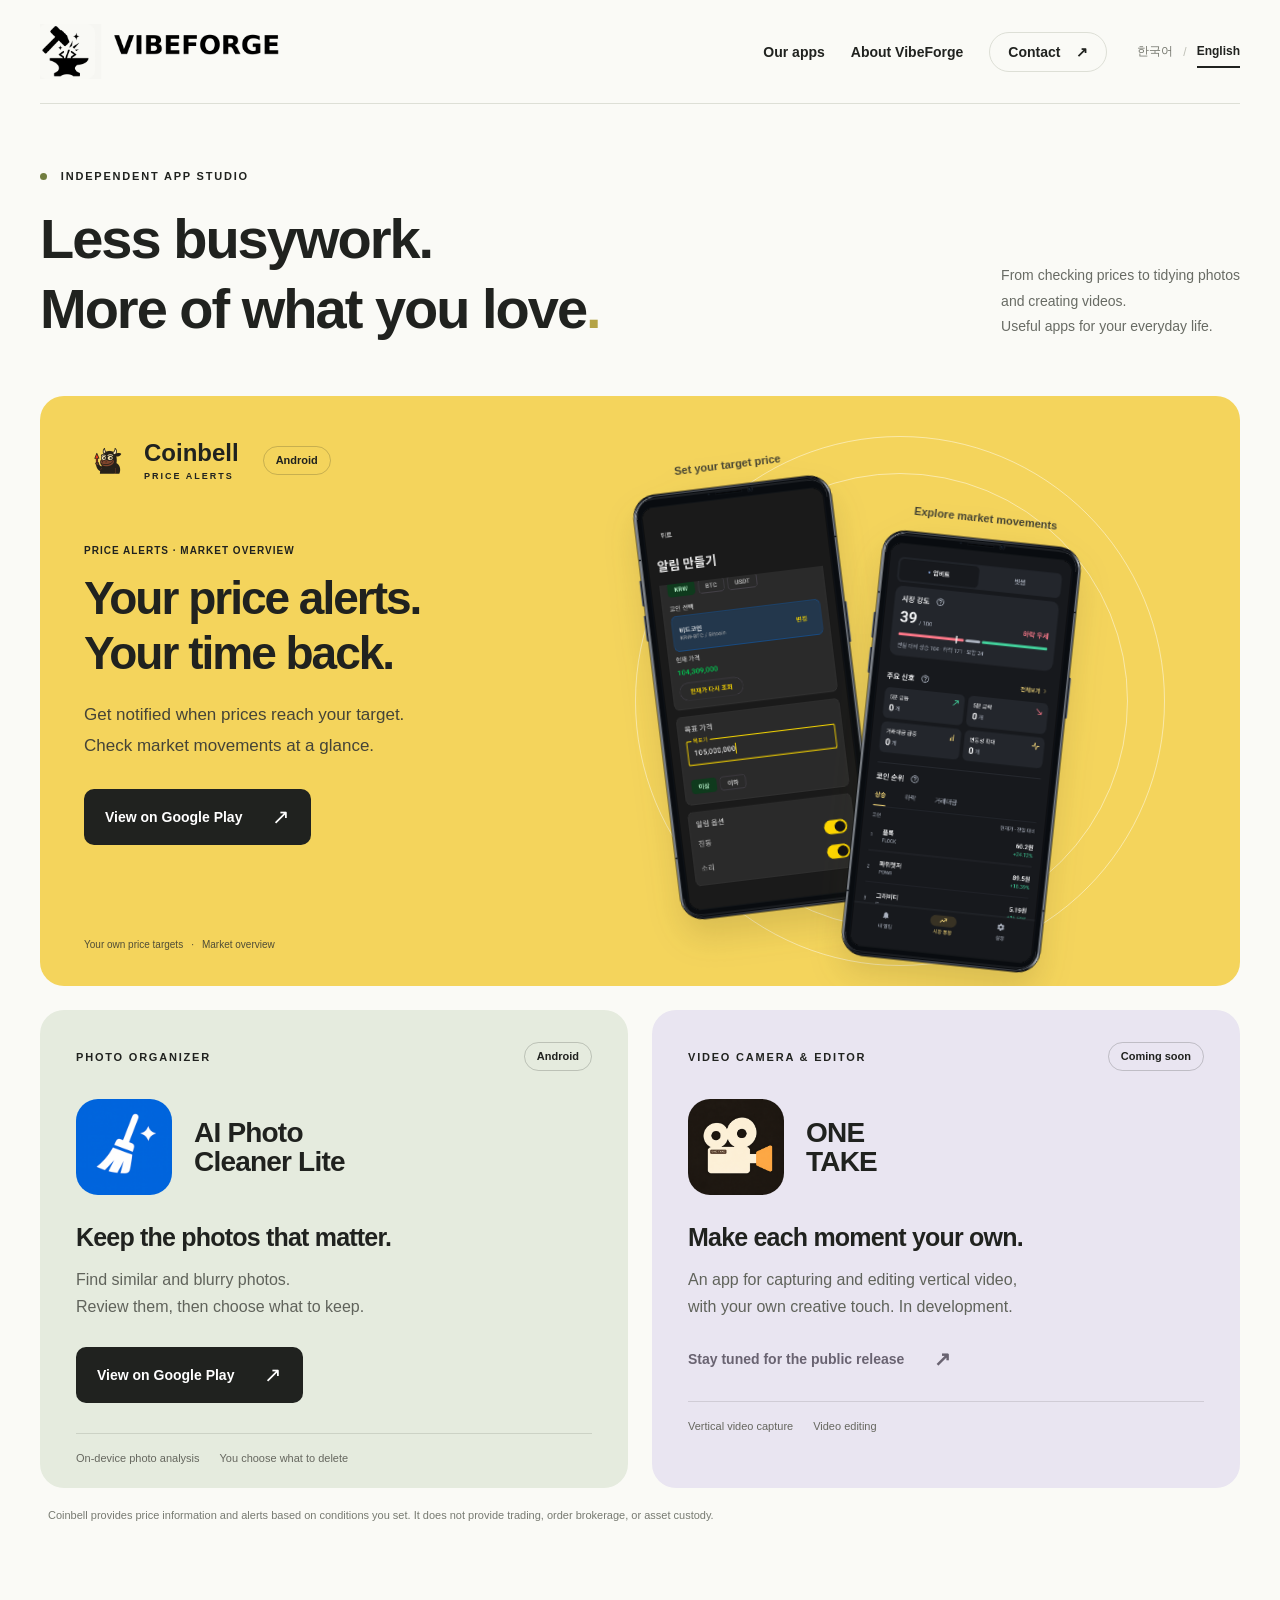
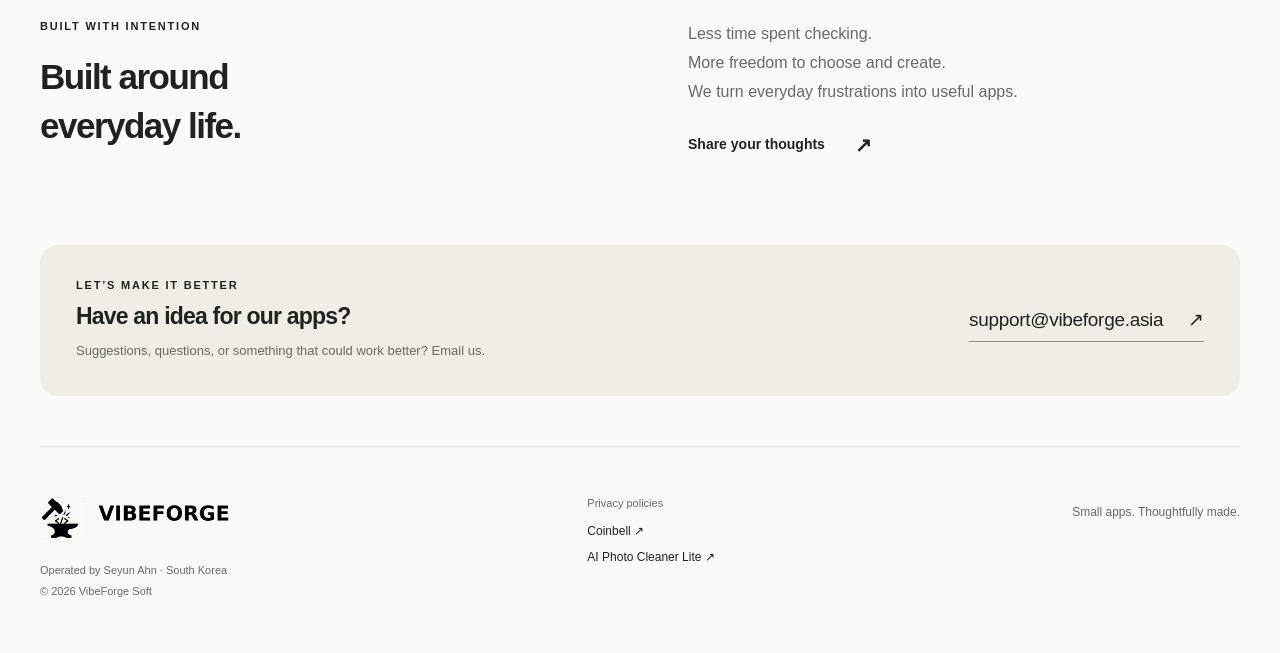
==== en.html @ 93483b47 "홈페이지 한국어·영어 리뉴얼 및 도메인 지원 이메일 반영" ====
<!doctype html>
<html lang="en">
<head>
<meta charset="utf-8"><meta name="viewport" content="width=device-width,initial-scale=1">
<title>VibeForge Soft — Small apps. More room for life.</title>
<meta name="description" content="Meet the apps from VibeForge Soft: Coinbell, AI Photo Cleaner Lite, and ONE TAKE.">
<link rel="alternate" hreflang="ko" href="index.html">
<link rel="alternate" hreflang="en" href="en.html">
<link rel="stylesheet" href="style.css">
</head>
<body>
<a class="skip" href="#main">Skip to content</a>
<header class="nav wrap"><a class="brand" href="#" aria-label="VibeForge Soft"><span class="brand-ci"><img src="assets/vibeforge-ci-original.png" alt="VIBEFORGE" width="4096" height="2304"></span></a><nav aria-label="Main navigation"><a href="#apps">Our apps</a><a href="#about">About VibeForge</a><a class="contact-link" href="#contact">Contact <span aria-hidden="true">↗</span></a></nav><div class="language-switch" role="group" aria-label="Choose language"><a href="index.html" lang="ko" hreflang="ko">한국어</a><span aria-hidden="true">/</span><a href="en.html" lang="en" hreflang="en" aria-current="page">English</a></div></header>
<main id="main">
<section class="intro wrap"><div class="eyebrow"><span class="dot"></span> INDEPENDENT APP STUDIO</div><div class="intro-row"><h1>Less busywork.<br>More of what you love<span class="period">.</span></h1><p>From checking prices to tidying photos<br>and creating videos.<br>Useful apps for your everyday life.</p></div></section>
<section id="apps" class="wrap apps" aria-label="Apps by VibeForge Soft">
<article class="coinbell">
<div class="featured-copy"><div class="product-line"><img src="assets/coinbell-icon.png" alt="" width="48" height="48"><span>Coinbell <small>PRICE ALERTS</small></span><span class="pill">Android</span></div><div class="featured-title"><p class="eyebrow">PRICE ALERTS · MARKET OVERVIEW</p><h2>Your price alerts.<br>Your time back.</h2><p class="description">Get notified when prices reach your target.<br>Check market movements at a glance.</p><a class="button dark" href="https://play.google.com/store/apps/details?id=com.vibeforge.alertcoin&hl=en&gl=KR" target="_blank" rel="noopener">View on Google Play <span aria-hidden="true">↗</span></a></div><div class="feature-tags"><span>Your own price targets</span><span>Market overview</span></div></div>
<div class="phones" aria-label="Actual Coinbell app screens in Korean"><div class="orbit" aria-hidden="true"></div><div class="phone back"><span class="screen-label">Set your target price</span><img src="assets/coinbell-alert.png" alt="Coinbell price alert setup screen in Korean" width="710" height="1500"></div><div class="phone front"><span class="screen-label">Explore market movements</span><img src="assets/coinbell-market.png" alt="Coinbell market overview in Korean: market strength, signals, and coin rankings" width="710" height="1500"></div></div>
</article>
<div class="other-apps">
<article class="app-card cleaner"><div class="card-top"><span class="eyebrow">PHOTO ORGANIZER</span><span class="pill">Android</span></div><div class="app-identity"><img src="assets/cleaner-store.webp" width="96" height="96" alt=""><span class="app-name">AI Photo<br>Cleaner Lite</span></div><h2>Keep the photos that matter.</h2><p>Find similar and blurry photos.<br>Review them, then choose what to keep.</p><a class="button dark" href="https://play.google.com/store/apps/details?id=com.vibeforge.aicleaner&hl=en&gl=KR" target="_blank" rel="noopener">View on Google Play <span aria-hidden="true">↗</span></a><div class="card-bottom"><span>On-device photo analysis</span><span>You choose what to delete</span></div></article>
<article class="app-card onetake"><div class="card-top"><span class="eyebrow">VIDEO CAMERA & EDITOR</span><span class="pill">Coming soon</span></div><div class="app-identity"><img src="assets/onetake-icon.png" width="96" height="96" alt=""><span class="app-name">ONE<br>TAKE</span></div><h2>Make each moment your own.</h2><p>An app for capturing and editing vertical video,<br>with your own creative touch. In development.</p><span class="coming">Stay tuned for the public release <span aria-hidden="true">↗</span></span><div class="card-bottom"><span>Vertical video capture</span><span>Video editing</span></div></article>
</div>
<p class="product-note">Coinbell provides price information and alerts based on conditions you set. It does not provide trading, order brokerage, or asset custody.</p>
</section>
<section id="about" class="about wrap"><div><p class="eyebrow">BUILT WITH INTENTION</p><h2>Built around<br>everyday life.</h2></div><div class="about-copy"><p>Less time spent checking.<br>More freedom to choose and create.<br>We turn everyday frustrations into useful apps.</p><a class="text-link" href="mailto:support@vibeforge.asia">Share your thoughts <span aria-hidden="true">↗</span></a></div></section>
<section id="contact" class="contact wrap"><div><p class="eyebrow">LET’S MAKE IT BETTER</p><h2>Have an idea for our apps?</h2><p>Suggestions, questions, or something that could work better? Email us.</p></div><a href="mailto:support@vibeforge.asia">support@vibeforge.asia <span aria-hidden="true">↗</span></a></section>
</main>
<footer class="footer wrap"><div><a class="brand" href="#" aria-label="VibeForge Soft"><span class="brand-ci"><img src="assets/vibeforge-ci-original.png" alt="VIBEFORGE" width="4096" height="2304"></span></a><p>Operated by Seyun Ahn · South Korea<br>© 2026 VibeForge Soft</p></div><div class="footer-links"><span>Privacy policies</span><a href="https://vibeforge.asia/privacy_policy/" target="_blank" rel="noopener">Coinbell ↗</a><a href="https://vibeforge.asia/privacy/photocleaner/" target="_blank" rel="noopener">AI Photo Cleaner Lite ↗</a></div><span class="footer-sign">Small apps. Thoughtfully made.</span></footer>
</body></html>
---- style.css ----
:root{--ink:#20221f;--muted:#686b64;--paper:#fafaf6;--line:#dddfd6;--yellow:#f4d45c}*{box-sizing:border-box}html{scroll-behavior:smooth;scroll-padding-top:25px}body{margin:0;background:var(--paper);color:var(--ink);font-family:"Pretendard","Apple SD Gothic Neo","Noto Sans KR",Arial,sans-serif;-webkit-font-smoothing:antialiased}a{color:inherit;text-decoration:none}a:focus-visible{outline:3px solid #1f65d5;outline-offset:6px}a:hover{opacity:.78}.wrap{max-width:1240px;margin-inline:auto}.nav{height:104px;display:flex;align-items:center;justify-content:space-between;border-bottom:1px solid var(--line)}.brand{display:inline-flex;align-items:center;gap:11px;font-size:23px;font-weight:750;letter-spacing:-.9px}.brand b{font-weight:400}.mark{display:flex;align-items:center;justify-content:center;width:40px;height:40px;border-radius:11px;background:var(--ink);color:#f4d45c;font-size:34px;font-weight:850;font-family:Arial,sans-serif;letter-spacing:-8px;padding-right:7px;padding-bottom:3px;line-height:1}.mark span{color:var(--paper);font-size:29px;transform:translateY(-2px)}nav{display:flex;gap:34px;align-items:center;font-size:14px;font-weight:600}.contact-link{padding:11px 18px;border:1px solid var(--line);border-radius:30px}.contact-link span{margin-left:12px}.intro{padding-top:66px;padding-bottom:52px}.eyebrow{font-size:11px;font-weight:700;letter-spacing:1.8px;margin:0}.dot{display:inline-block;width:7px;height:7px;background:#717d3f;border-radius:50%;margin-right:9px}.intro-row{display:flex;align-items:flex-end;justify-content:space-between;gap:35px;margin-top:22px}h1{font-size:53px;line-height:1.25;letter-spacing:-2.5px;font-weight:750;margin:0}.period{color:#b4a346}.intro-row>p{font-size:16px;color:var(--muted);line-height:1.8;margin:0 0 5px}.coinbell{display:grid;grid-template-columns:1fr 1fr;position:relative;min-height:620px;background:var(--yellow);border-radius:24px;overflow:hidden}.featured-copy{padding:40px 0 36px 44px;display:flex;flex-direction:column;position:relative;z-index:2}.product-line{display:flex;align-items:center;gap:12px;font-size:24px;font-weight:750}.product-line img{border-radius:12px}.product-line small{display:block;font-size:9px;letter-spacing:2px;margin-top:4px;font-weight:650}.pill{font-size:11px;font-weight:600;line-height:1;letter-spacing:0;white-space:nowrap;padding:8px 12px;border:1px solid #20221f35;border-radius:99px}.product-line .pill{margin-left:12px}.featured-title{margin-top:61px}.featured-title .eyebrow{font-size:12px;letter-spacing:.3px}.featured-title h2{font-size:48px;line-height:1.19;letter-spacing:-2px;margin:15px 0 20px}.description{font-size:17px;line-height:1.8;margin:0 0 27px;color:#454437}.button{display:inline-flex;gap:30px;align-items:center;padding:16px 21px;border-radius:10px;font-size:14px;font-weight:650}.dark{background:var(--ink);color:white}.button span{font-size:21px;font-weight:400}.feature-tags{display:flex;gap:12px;margin-top:auto;padding-top:35px;font-size:11px;color:#504d36}.feature-tags span+span:before{content:"·";margin-right:12px}.phones{position:relative;min-height:620px}.orbit{position:absolute;width:530px;height:530px;border:1px solid #fff7;border-radius:50%;top:40px;left:-5px}.orbit:after{content:"";position:absolute;inset:36px;border:1px solid #fff7;border-radius:50%}.phone{position:absolute;width:224px;filter:drop-shadow(0 18px 16px #40340b25)}.phone img{display:block;width:100%;height:auto}.phone.back{top:61px;left:12px;transform:rotate(-7deg)}.phone.front{top:115px;left:248px;transform:rotate(6deg)}.screen-label{display:block;text-align:center;font-size:11px;font-weight:650;margin-bottom:12px;color:#454332}.other-apps{display:grid;grid-template-columns:1fr 1fr;gap:24px;margin-top:24px}.app-card{padding:32px 36px 24px;border-radius:24px}.cleaner{background:#e5ebde}.onetake{background:#e9e5f1}.card-top{display:flex;justify-content:space-between;align-items:center}.app-identity{display:flex;align-items:center;gap:22px;margin:28px 0}.app-identity img{border-radius:22px;object-fit:contain}.app-name{font-size:28px;font-weight:750;line-height:1.05;letter-spacing:-.8px}.app-card h2{font-size:26px;letter-spacing:-1px;margin:0 0 14px}.app-card p{font-size:16px;line-height:1.7;color:#60635b;margin:0 0 27px}.text-link,.coming{font-size:14px;font-weight:650;display:inline-flex;align-items:center;gap:30px}.text-link span,.coming span{font-size:20px}.coming{color:#696371}.card-bottom{border-top:1px solid #20221f20;margin-top:30px;padding-top:18px;display:flex;gap:20px;font-size:11px;color:#66675f}.product-note{font-size:11px;line-height:1.8;color:#777a71;margin:18px 8px 0}.about{display:grid;grid-template-columns:1fr 1fr;padding-top:94px;padding-bottom:82px;gap:24px}.about h2{font-size:35px;line-height:1.4;letter-spacing:-1.5px;margin:20px 0 0}.about-copy{font-size:18px;line-height:1.8;padding-left:36px}.about-copy p{margin:0 0 20px}.about-copy p{font-size:16px;color:var(--muted)}.contact{display:flex;align-items:center;justify-content:space-between;gap:24px;padding:34px 36px;border-radius:18px;background:#eeeee7}.contact h2{font-size:23px;letter-spacing:-.8px;margin:12px 0 10px}.contact p:not(.eyebrow){font-size:13px;color:var(--muted);margin:0;line-height:1.7}.contact>a{font-size:19px;letter-spacing:-.3px;border-bottom:1px solid #929589;padding-block:10px;white-space:nowrap}.contact>a span{margin-left:20px}.footer{display:flex;justify-content:space-between;align-items:flex-start;gap:24px;padding-top:50px;padding-bottom:40px;margin-top:50px;border-top:1px solid var(--line)}.footer .brand{font-size:18px}.mark.small{width:29px;height:29px;border-radius:8px;font-size:25px;letter-spacing:-6px;padding-right:5px}.mark.small span{font-size:22px}.footer p{font-size:11px;line-height:1.9;color:var(--muted);margin-top:16px}.footer-links{display:grid;gap:12px;font-size:12px}.footer-links>span{font-size:11px;color:var(--muted);margin-bottom:3px}.footer-sign{font-size:12px;color:var(--muted);padding-top:8px}.skip{position:absolute;left:20px;top:-100px;background:white;padding:15px;z-index:5}.skip:focus{top:10px}
@media(max-width:1320px){.wrap{margin-inline:40px}.phone{width:205px}.phone.front{left:220px}.featured-title h2{font-size:44px}.coinbell,.phones{min-height:590px}h1{font-size:48px}.intro-row>p{font-size:14px}}
@media(max-width:1000px){.wrap{margin-inline:26px}.intro-row{display:block}.intro-row>p{margin-top:22px}.intro-row>p br{display:none}.coinbell{grid-template-columns:1fr}.featured-copy{padding-right:36px}.featured-title{margin-top:35px}.phones{min-height:540px;width:490px;max-width:100%;margin:auto}.phone{width:215px}.phone.back{top:30px;left:13px}.phone.front{top:65px;left:245px}.orbit{width:460px;height:460px;top:15px}.feature-tags{padding-top:28px}.contact{display:block}.contact>a{display:inline-block;margin-top:25px}.footer-sign{display:none}.app-card{padding-inline:25px}.app-identity{gap:14px}.app-name{font-size:23px}}
@media(max-width:600px){.wrap{margin-inline:20px}.nav{height:80px}.brand{font-size:18px;gap:8px}.mark{width:33px;height:33px;font-size:29px;border-radius:9px}.mark span{font-size:24px}nav{gap:18px;font-size:12px}nav>a:nth-child(2){display:none}.contact-link{border:0;padding:0}.contact-link span{display:none}.intro{padding-top:41px;padding-bottom:30px}.eyebrow{font-size:9px;letter-spacing:1.4px}.intro-row{margin-top:18px}h1{font-size:32px;letter-spacing:-1.6px;line-height:1.35}.intro-row>p{font-size:14px;line-height:1.75;margin:19px 0 0;max-width:310px}.coinbell{border-radius:18px}.featured-copy{padding:25px 24px 0}.product-line{font-size:21px;gap:10px}.product-line img{width:42px;height:42px}.product-line .pill{margin-left:auto}.featured-title{margin-top:31px}.featured-title h2{font-size:37px;letter-spacing:-1.7px;margin-block:13px 16px}.featured-title .eyebrow{font-size:11px}.description{font-size:14px;line-height:1.8;margin-bottom:21px}.button{padding:13px 18px;font-size:13px}.feature-tags{flex-wrap:wrap;gap:8px;font-size:9px;padding-top:26px;padding-bottom:20px}.feature-tags span+span:before{margin-right:8px}.phones{min-height:440px;width:100%;overflow:hidden}.phone{width:158px}.phone.back{left:15px;top:29px;transform:rotate(-6deg)}.phone.front{left:auto;right:15px;top:57px;transform:rotate(6deg)}.screen-label{font-size:9px;margin-bottom:9px}.orbit{width:330px;height:330px;left:12px;top:30px}.other-apps{grid-template-columns:1fr;gap:16px;margin-top:16px}.app-card{padding:25px 25px 22px;border-radius:18px}.app-identity{margin:25px 0;gap:20px}.app-identity img{width:80px;height:80px;border-radius:18px}.app-name{font-size:27px}.app-card h2{font-size:24px}.app-card p{font-size:14px;margin-bottom:21px}.card-bottom{margin-top:25px}.product-note{font-size:10px;margin-inline:3px}.about{grid-template-columns:1fr;padding-block:55px;gap:24px}.about h2{font-size:29px;line-height:1.4;margin-top:14px}.about-copy{padding-left:0;font-size:16px}.about-copy p{font-size:14px}.contact{padding:26px 24px;border-radius:16px}.contact h2{font-size:23px;line-height:1.4;max-width:250px}.contact>a{font-size:17px;margin-top:17px}.contact>a span{margin-left:8px}.footer{margin-top:35px;padding-top:30px;padding-bottom:25px;flex-direction:column;gap:20px}.footer-links{gap:10px}.desktop-only{display:none}}
@media(prefers-reduced-motion:reduce){html{scroll-behavior:auto}}


/* The existing CI is displayed directly; only its surrounding whitespace is clipped. */
.brand-ci{display:block;position:relative;width:240px;aspect-ratio:2780/640;overflow:hidden;mix-blend-mode:multiply;flex-shrink:0}
.brand-ci img{position:absolute;max-width:none;width:147.3381295%;height:auto;left:-14.2086331%;top:-129.6875%}
.nav{gap:30px}.nav nav{margin-left:auto;gap:26px}.language-switch{display:flex;align-items:center;gap:10px;font-size:12px;white-space:nowrap}.language-switch a{padding:8px 0;color:#75776e}.language-switch [aria-current="page"]{color:var(--ink);font-weight:750;border-bottom:2px solid var(--ink)}.language-switch>span{color:#bfc0b7}.footer .brand-ci{width:190px}
html[lang="en"] h1{font-size:56px;letter-spacing:-2px}html[lang="en"] .featured-title h2{font-size:46px}html[lang="en"] .feature-tags{font-size:10px;gap:8px}html[lang="en"] .feature-tags span+span:before{margin-right:8px}html[lang="en"] .featured-title .eyebrow{font-size:10px;letter-spacing:1px}html[lang="en"] .app-card h2{font-size:25px;letter-spacing:-.8px}
@media(max-width:1000px){.nav{gap:18px}.nav nav{gap:18px}.brand-ci{width:205px}.contact-link{border:0;padding:0}.contact-link span{display:none}}
@media(max-width:700px){.nav{height:auto;min-height:116px;flex-wrap:wrap;gap:8px 12px;padding-block:16px}.nav>.brand{order:0}.brand-ci{width:185px}.nav .language-switch{order:1;margin-left:auto;font-size:11px;gap:8px}.nav nav{order:2;flex-basis:100%;margin:3px 0 0;justify-content:space-between;font-size:12px;gap:10px}.nav nav>a:nth-child(2){display:inline}.nav .contact-link{padding:0}.intro{padding-top:32px}html[lang="en"] h1{font-size:36px;line-height:1.2;letter-spacing:-1.4px}html[lang="en"] .featured-title h2{font-size:34px}html[lang="en"] .feature-tags{font-size:9px;gap:6px}html[lang="en"] .app-card h2{font-size:24px}html[lang="en"] .app-card p br{display:none}html[lang="en"] .coming{font-size:13px;gap:12px}}
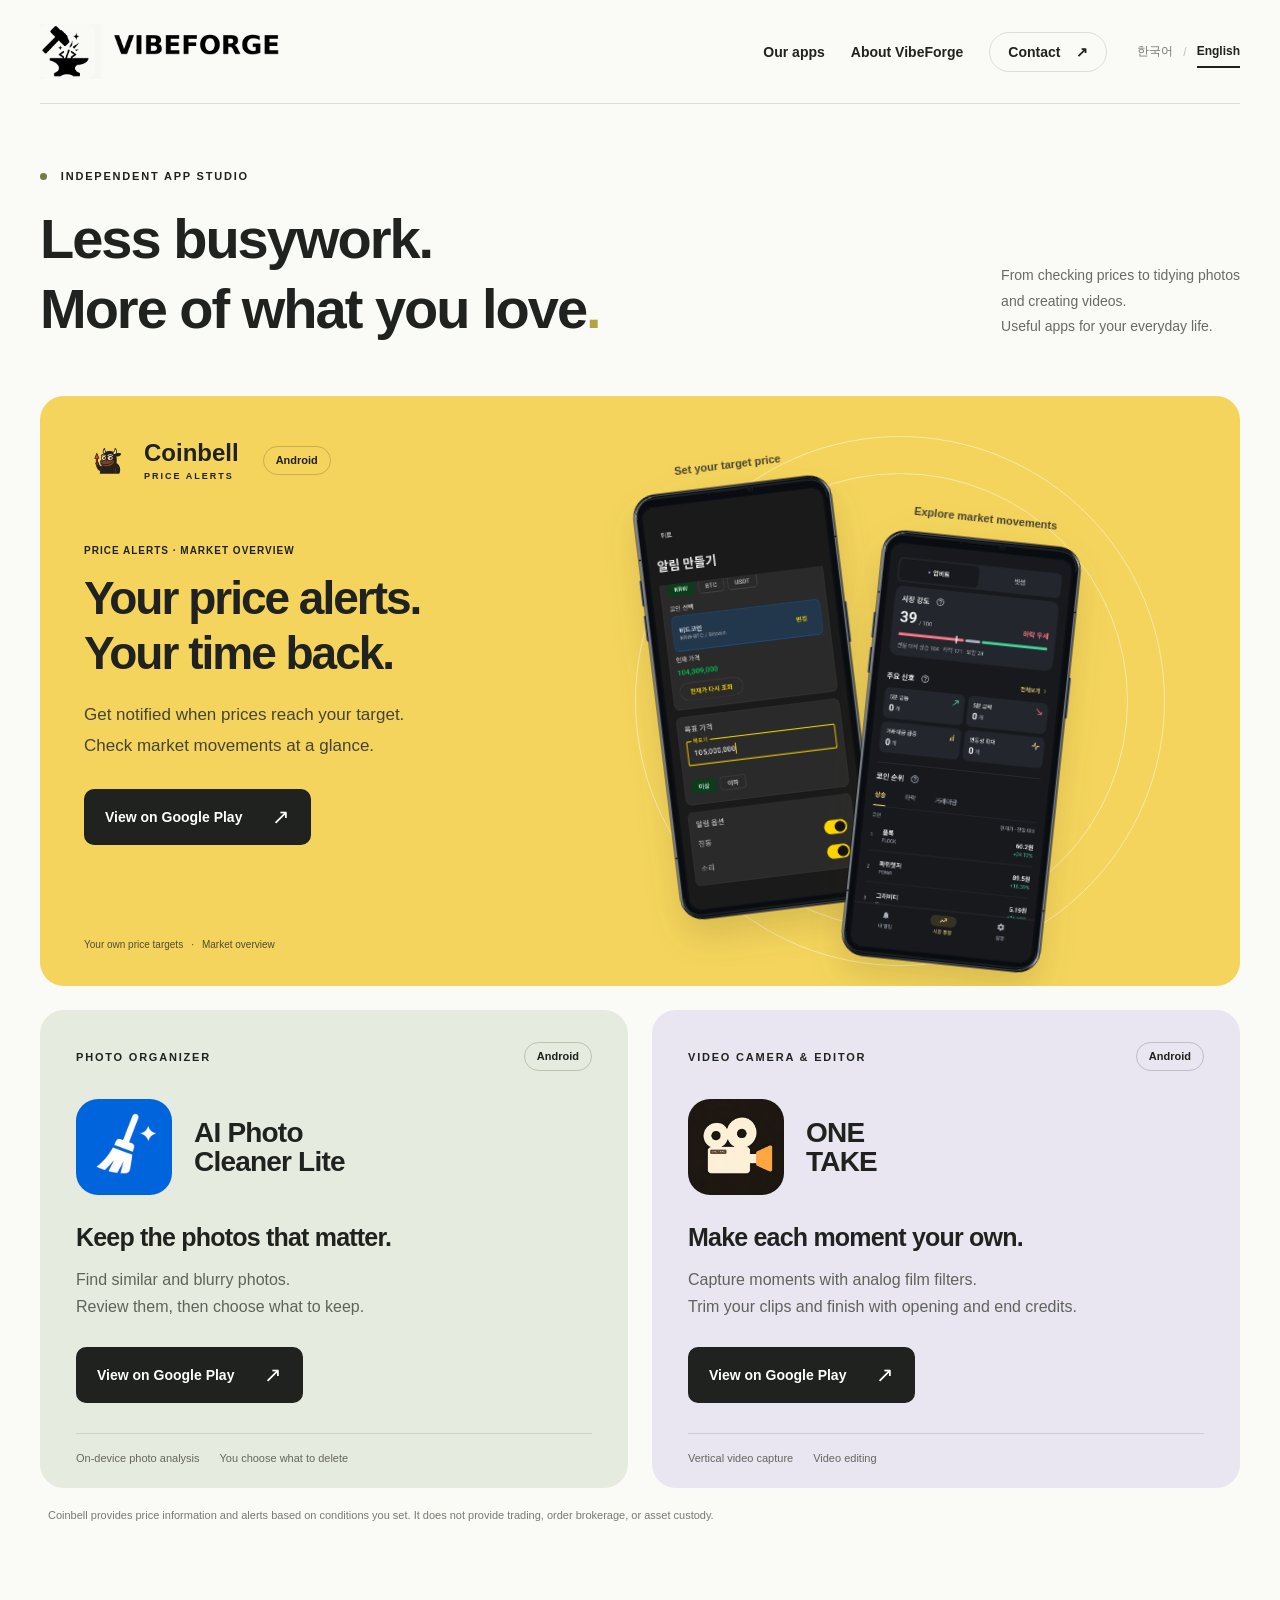
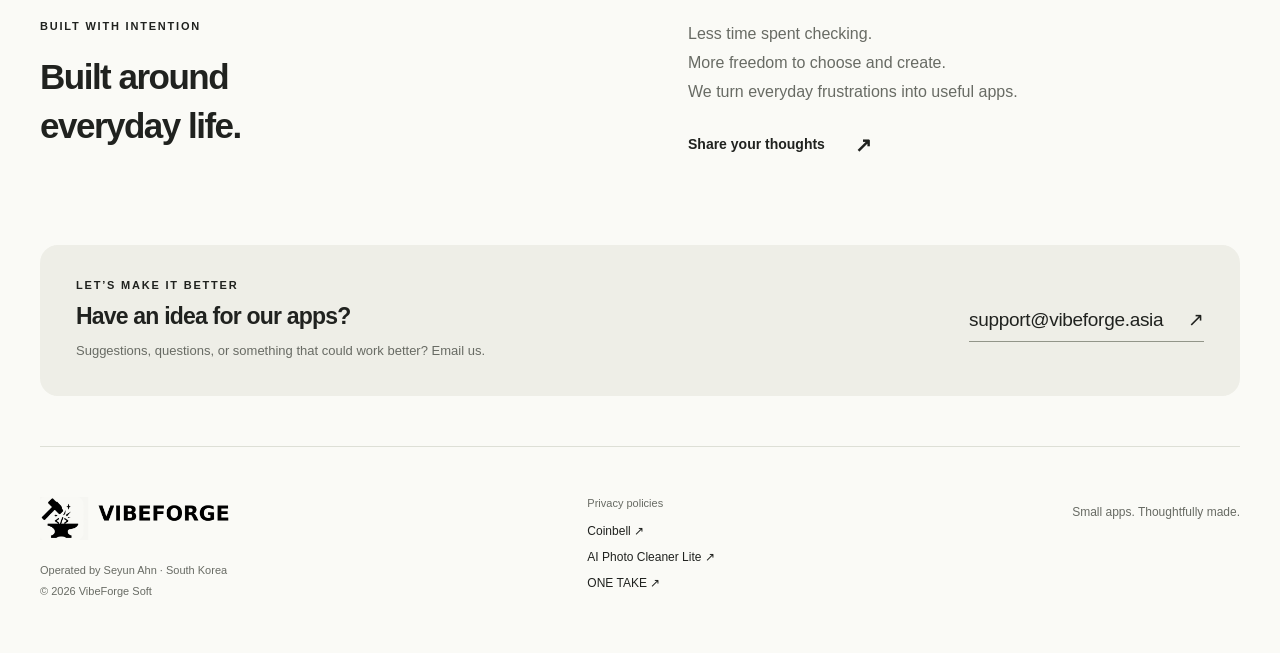
==== commit e000e4f5: "홈페이지 ONE TAKE 출시 문구와 스토어·개인정보처리방침 링크 반영" ====
--- a/en.html
+++ b/en.html
@@ -20,12 +20,12 @@
 </article>
 <div class="other-apps">
 <article class="app-card cleaner"><div class="card-top"><span class="eyebrow">PHOTO ORGANIZER</span><span class="pill">Android</span></div><div class="app-identity"><img src="assets/cleaner-store.webp" width="96" height="96" alt=""><span class="app-name">AI Photo<br>Cleaner Lite</span></div><h2>Keep the photos that matter.</h2><p>Find similar and blurry photos.<br>Review them, then choose what to keep.</p><a class="button dark" href="https://play.google.com/store/apps/details?id=com.vibeforge.aicleaner&hl=en&gl=KR" target="_blank" rel="noopener">View on Google Play <span aria-hidden="true">↗</span></a><div class="card-bottom"><span>On-device photo analysis</span><span>You choose what to delete</span></div></article>
-<article class="app-card onetake"><div class="card-top"><span class="eyebrow">VIDEO CAMERA & EDITOR</span><span class="pill">Coming soon</span></div><div class="app-identity"><img src="assets/onetake-icon.png" width="96" height="96" alt=""><span class="app-name">ONE<br>TAKE</span></div><h2>Make each moment your own.</h2><p>An app for capturing and editing vertical video,<br>with your own creative touch. In development.</p><span class="coming">Stay tuned for the public release <span aria-hidden="true">↗</span></span><div class="card-bottom"><span>Vertical video capture</span><span>Video editing</span></div></article>
+<article class="app-card onetake"><div class="card-top"><span class="eyebrow">VIDEO CAMERA & EDITOR</span><span class="pill">Android</span></div><div class="app-identity"><img src="assets/onetake-icon.png" width="96" height="96" alt=""><span class="app-name">ONE<br>TAKE</span></div><h2>Make each moment your own.</h2><p>Capture moments with analog film filters.<br>Trim your clips and finish with opening and end credits.</p><a class="button dark" href="https://play.google.com/store/apps/details?id=com.vibeforge.onetake&amp;hl=en&amp;gl=KR" target="_blank" rel="noopener">View on Google Play <span aria-hidden="true">↗</span></a><div class="card-bottom"><span>Vertical video capture</span><span>Video editing</span></div></article>
 </div>
 <p class="product-note">Coinbell provides price information and alerts based on conditions you set. It does not provide trading, order brokerage, or asset custody.</p>
 </section>
 <section id="about" class="about wrap"><div><p class="eyebrow">BUILT WITH INTENTION</p><h2>Built around<br>everyday life.</h2></div><div class="about-copy"><p>Less time spent checking.<br>More freedom to choose and create.<br>We turn everyday frustrations into useful apps.</p><a class="text-link" href="mailto:support@vibeforge.asia">Share your thoughts <span aria-hidden="true">↗</span></a></div></section>
 <section id="contact" class="contact wrap"><div><p class="eyebrow">LET’S MAKE IT BETTER</p><h2>Have an idea for our apps?</h2><p>Suggestions, questions, or something that could work better? Email us.</p></div><a href="mailto:support@vibeforge.asia">support@vibeforge.asia <span aria-hidden="true">↗</span></a></section>
 </main>
-<footer class="footer wrap"><div><a class="brand" href="#" aria-label="VibeForge Soft"><span class="brand-ci"><img src="assets/vibeforge-ci-original.png" alt="VIBEFORGE" width="4096" height="2304"></span></a><p>Operated by Seyun Ahn · South Korea<br>© 2026 VibeForge Soft</p></div><div class="footer-links"><span>Privacy policies</span><a href="https://vibeforge.asia/privacy_policy/" target="_blank" rel="noopener">Coinbell ↗</a><a href="https://vibeforge.asia/privacy/photocleaner/" target="_blank" rel="noopener">AI Photo Cleaner Lite ↗</a></div><span class="footer-sign">Small apps. Thoughtfully made.</span></footer>
+<footer class="footer wrap"><div><a class="brand" href="#" aria-label="VibeForge Soft"><span class="brand-ci"><img src="assets/vibeforge-ci-original.png" alt="VIBEFORGE" width="4096" height="2304"></span></a><p>Operated by Seyun Ahn · South Korea<br>© 2026 VibeForge Soft</p></div><div class="footer-links"><span>Privacy policies</span><a href="https://vibeforge.asia/privacy_policy/" target="_blank" rel="noopener">Coinbell ↗</a><a href="https://vibeforge.asia/privacy/photocleaner/" target="_blank" rel="noopener">AI Photo Cleaner Lite ↗</a><a href="https://vibeforge.asia/privacy_policy/#one-take" target="_blank" rel="noopener">ONE TAKE ↗</a></div><span class="footer-sign">Small apps. Thoughtfully made.</span></footer>
 </body></html>
